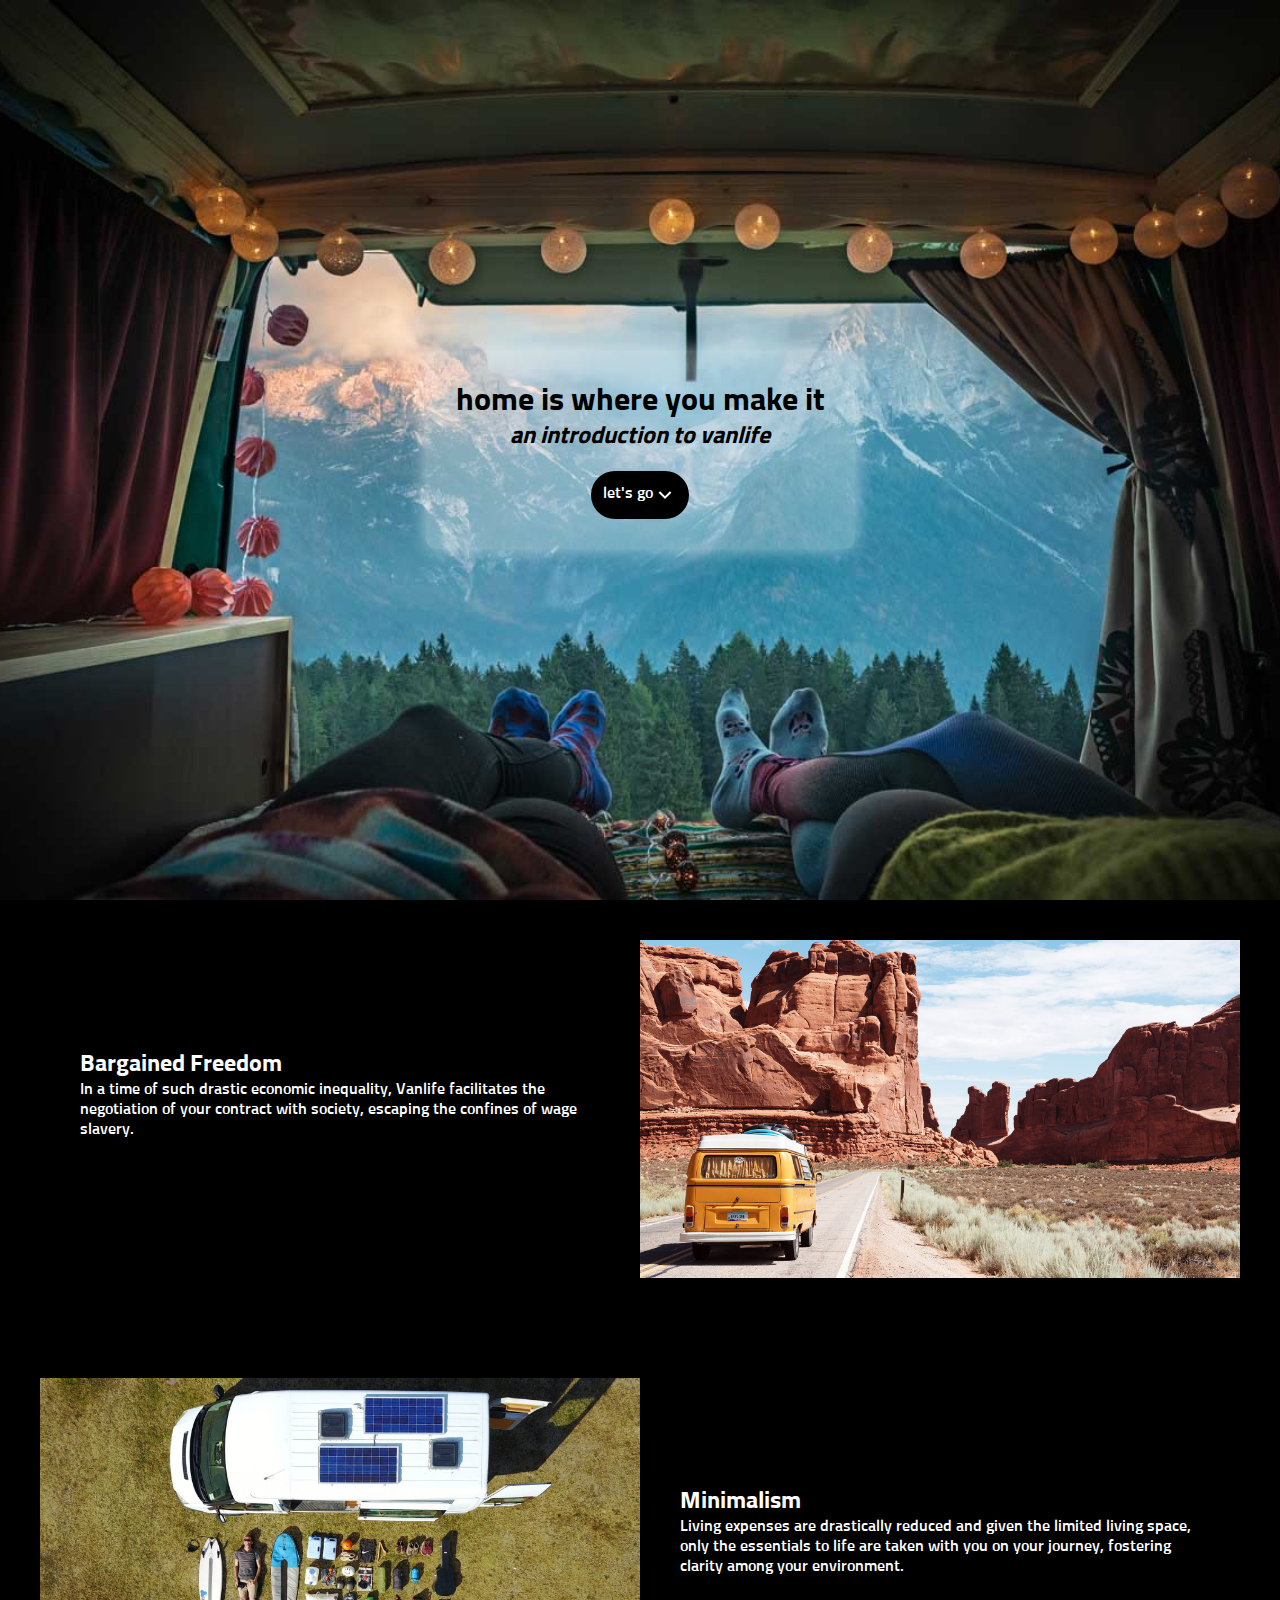
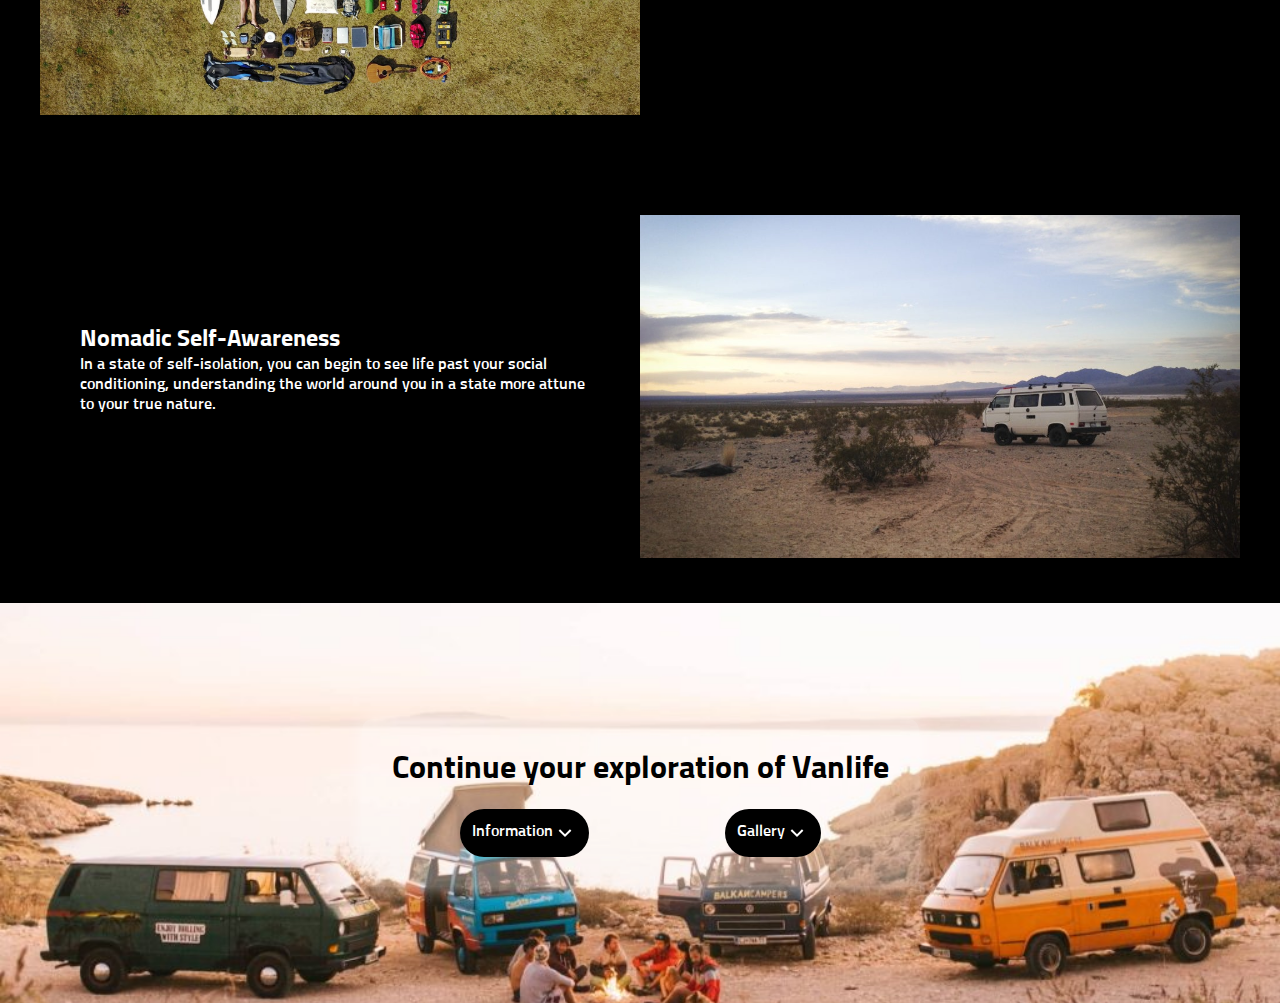
==== index.html @ dbce199f "github pages formating" ====
<!DOCTYPE html>
<html lang="en">
<head>
  <meta charset="UTF-8">
  <meta http-equiv="X-UA-Compatible" content="IE=edge">
  <meta name="viewport" content="width=device-width, initial-scale=1.0">
  <title>Index</title>

  <link rel="stylesheet" href="landing-style.css">
</head>
<body>
  <main class="section-divide center" >
    <div class="grid-wrapper">
      <div class="info">
        <h1>home is where you make it</h1>
        <h2><i>an introduction to vanlife</i></h2>
      </div>
      <br>
      <a class="a-home a-no-underline" href="#preview">let's go <svg xmlns="http://www.w3.org/2000/svg" viewBox="0 0 24 24" width="24" height="24"><path fill="none" d="M0 0h24v24H0z"/><path d="M12 13.172l4.95-4.95 1.414 1.414L12 16 5.636 9.636 7.05 8.222z"/></svg></a>
    </div>
  </main>
  <section id="preview" class="section-divide">
    <div class="scroll-section">
      <div class="scroll-section__info">
        <div class="info-text">
          <h2>Bargained Freedom</h2>
          <p>In a time of such drastic economic inequality, Vanlife facilitates the negotiation of your contract with society, escaping the confines of wage slavery.</p>
        </div>
        <div class="info-hero">
          <img src="images/freedom.jpeg" alt="van on a long road in the grand canyon">
        </div>
      </div>
      <div class="scroll-section__info">
        <div class="info-hero">
          <img src="images/minimalism_pic.jpg" alt="van set up in a desolate forest">
        </div>
        <div class="info-text">
          <h2>Minimalism</h2>
          <p>Living expenses are drastically reduced and given the limited living space, only the essentials to life are taken with you on your journey, fostering clarity among your environment.</p>
        </div>

      </div>
      <div class="scroll-section__info">
        <div class="info-text">
          <h2>Nomadic Self-Awareness</h2>
          <p>In a state of self-isolation, you can begin to see life past your social conditioning, understanding the world around you in a state more attune to your true nature.</p>
        </div>
        <div class="info-hero">
          <img src="images/selfawareness.jpg" alt="van alone in the desert">
        </div>
      </div>
    </div>
  </section>

  <section id="links-section" class="center">
      <div class="grid-wrapper">
        <div class="info">
          <h1>Continue your exploration of Vanlife</h1>
        </div>
        <br>
        <div class="links">
          <a class="a-home a-no-underline" href="/info.html"> Information<svg xmlns="http://www.w3.org/2000/svg" viewBox="0 0 24 24" width="24" height="24"><path fill="none" d="M0 0h24v24H0z"/><path d="M12 13.172l4.95-4.95 1.414 1.414L12 16 5.636 9.636 7.05 8.222z"/></svg></a>
          <a class="a-home a-no-underline" href="/index.html">Gallery<svg xmlns="http://www.w3.org/2000/svg" viewBox="0 0 24 24" width="24" height="24"><path fill="none" d="M0 0h24v24H0z"/><path d="M12 13.172l4.95-4.95 1.414 1.414L12 16 5.636 9.636 7.05 8.222z"/></svg></a>
        </div>     
       </div>
  </section>
</body>
</html>
---- landing-style.css ----
@import url('https://fonts.googleapis.com/css2?family=Sunflower:wght@300;500;700&display=swap');

:root {
  --black: black;
  --white: white;
}
* {
  margin: 0;
  font-family: Sunflower;
  box-sizing: border-box;
  /* border: solid 1px red; */
}

html {
  scroll-behavior: smooth;
}

body {
  height: auto;
  width: 100%;
}

.section-divide {
  width: auto;
  height: 100vh;
}

main {
  background-image: url(/van_life_gadgets_essentials.jpg);
  background-position: center;
  background-size: cover;
  color: var(--black);
}

.center {
  display: grid;
  justify-content: center;
  align-content: center;
}

.grid-wrapper {
  text-align: center;
  border-radius: 10px;  
  background-color: rgba(255, 255, 255, 0.308);
  padding: 30px;
  width: fit-content;
  box-shadow: 0px 0px 20px rgba(255, 255, 255, 0.582);
  transition: 1s;
}

.grid-wrapper:hover {
  text-align: center;
  border-radius: 10px;  
  background-color: rgba(255, 255, 255, 0.616);
  padding: 40px;
  width: fit-content;
  box-shadow: 0px 0px 40px var(--white);
}

.a-no-underline {
  text-decoration: none;
}

.a-home {
  border-radius: 25px;
  background-color: var(--black);
  padding: 12px;
  color: var(--white);
  fill: var(--white);
  width: fit-content;
  display: flex;
  margin: auto;
  transition: .5s;
}

.a-home:hover {
  background-color: var(--white);
  box-shadow: 0px 0px 20px rgba(255, 255, 255, 0.76);
  color: var(--black);
  fill: var(--black);
}

/* SCROLL SECTION */
#preview {
  height: fit-content;
  width: fit-content;
}
.scroll-section {
  display: grid;
  grid-template-columns: 1fr;
  grid-template-rows: 1fr 1fr 1fr;
  gap: 90px;
  padding: 40px;
  background-color: var(--black);
}

.scroll-section__info {
  width: 100%;
  display: flex;
  justify-content: space-between;
}

.info-text {
  padding: 0px 40px 40px 40px;
  display: flex;
  flex-direction: column;
  justify-content: center;
}

.info-text h2,p{
  color: var(--white);
}

.info-hero img {
  width: 600px;
  /* box-shadow: 0px 0px 20px rgba(192, 192, 192, 0.452); */
}

/* LINKS SECTION */

#links-section {
  background-color: var(--black);
  height: 400px;
  background-image: url(/images/continue.jpg);
  background-position: center;
  background-repeat: no-repeat;
  background-size: cover;
}

.links {
  display: flex;
  justify-content: space-evenly;
}
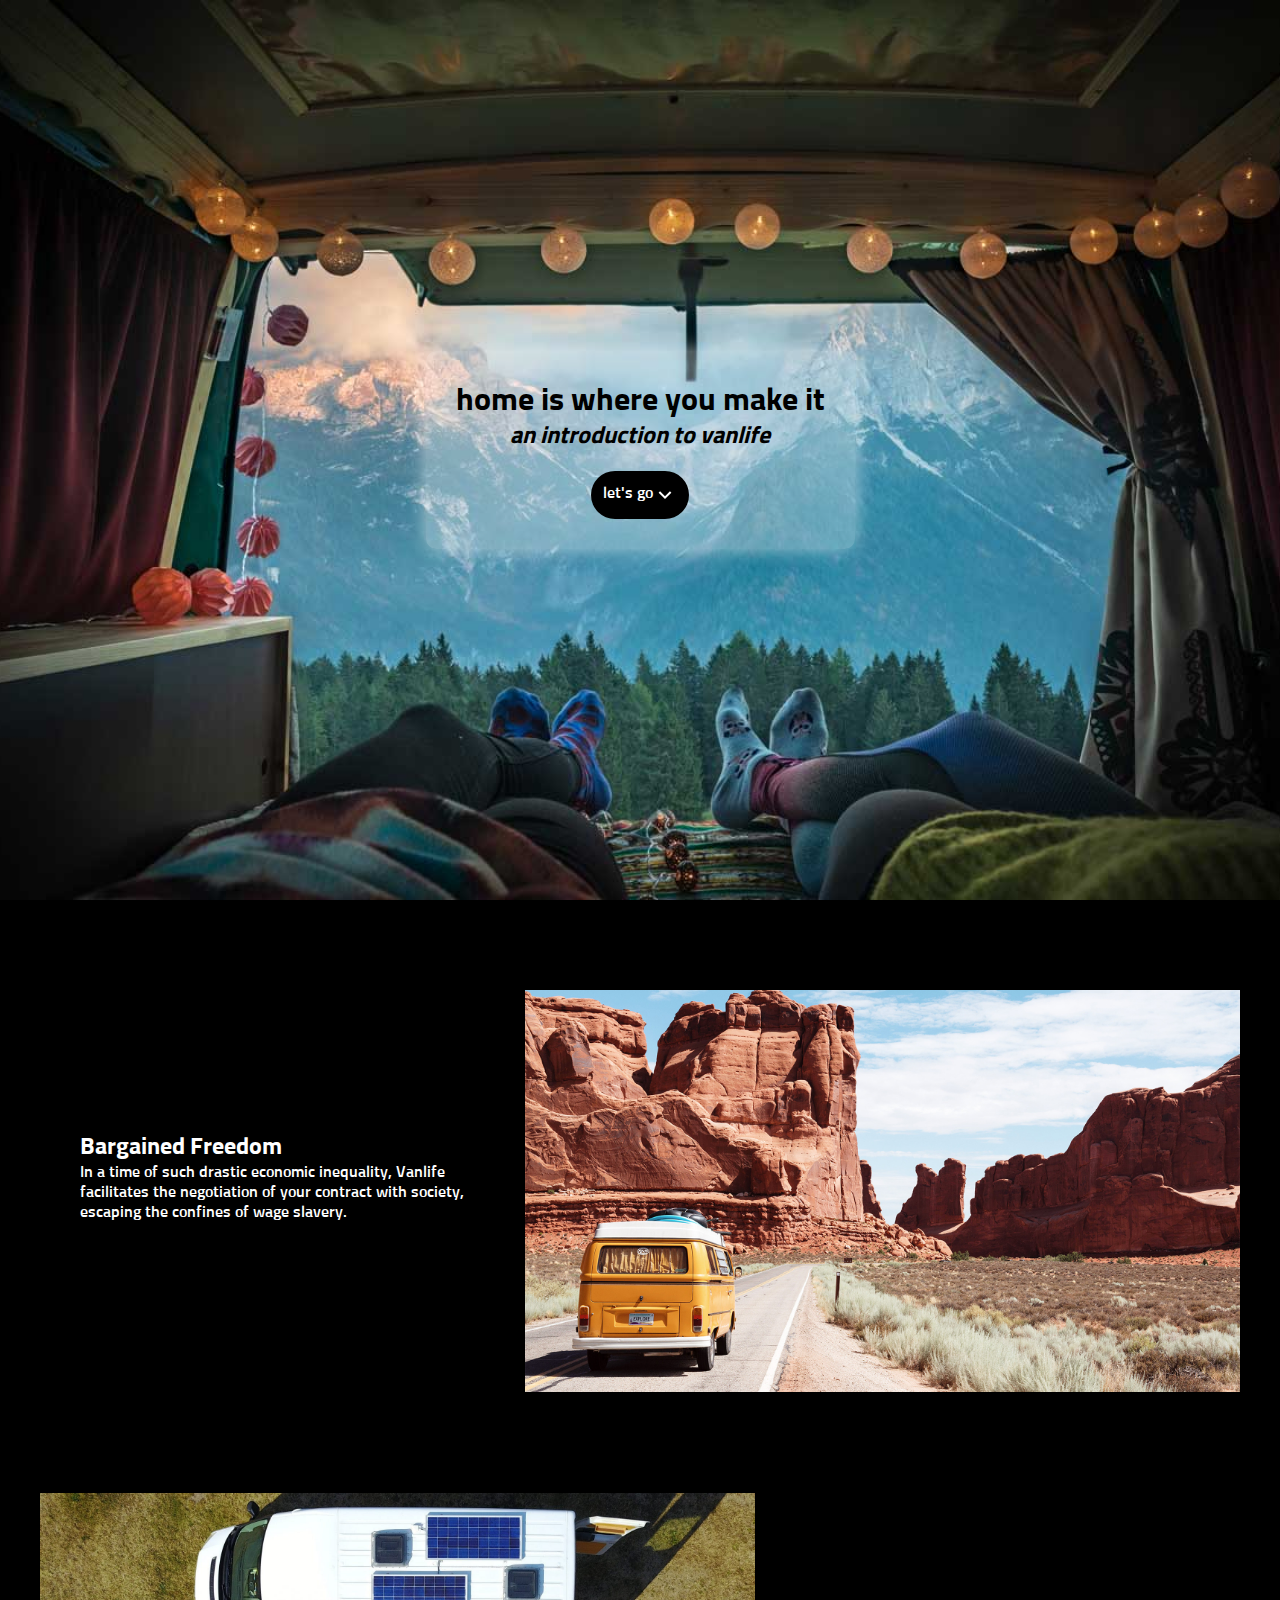
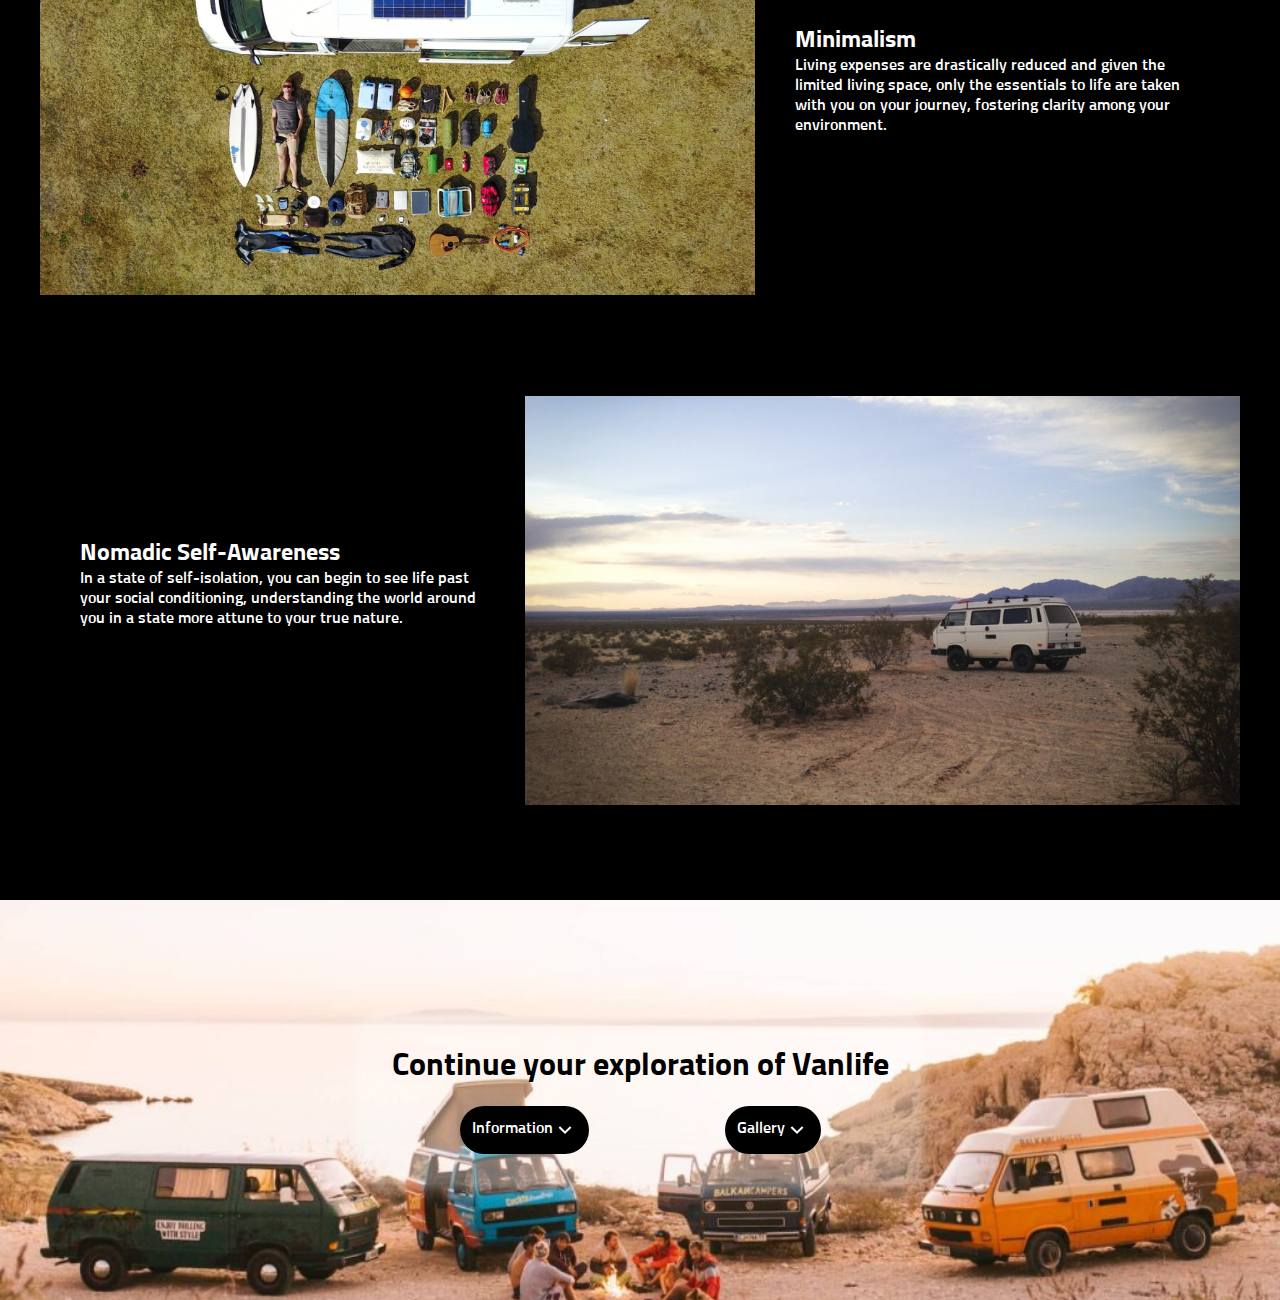
==== commit 7bc42c0f: "finished gallery page" ====
--- a/index.html
+++ b/index.html
@@ -7,6 +7,7 @@
   <title>Index</title>
 
   <link rel="stylesheet" href="landing-style.css">
+  <link rel="stylesheet" href="styles.css">
 </head>
 <body>
   <main class="section-divide center" >
@@ -59,8 +60,8 @@
         </div>
         <br>
         <div class="links">
-          <a class="a-home a-no-underline" href="/info.html"> Information<svg xmlns="http://www.w3.org/2000/svg" viewBox="0 0 24 24" width="24" height="24"><path fill="none" d="M0 0h24v24H0z"/><path d="M12 13.172l4.95-4.95 1.414 1.414L12 16 5.636 9.636 7.05 8.222z"/></svg></a>
-          <a class="a-home a-no-underline" href="/index.html">Gallery<svg xmlns="http://www.w3.org/2000/svg" viewBox="0 0 24 24" width="24" height="24"><path fill="none" d="M0 0h24v24H0z"/><path d="M12 13.172l4.95-4.95 1.414 1.414L12 16 5.636 9.636 7.05 8.222z"/></svg></a>
+          <a class="a-home a-no-underline" href="info.html"> Information<svg xmlns="http://www.w3.org/2000/svg" viewBox="0 0 24 24" width="24" height="24"><path fill="none" d="M0 0h24v24H0z"/><path d="M12 13.172l4.95-4.95 1.414 1.414L12 16 5.636 9.636 7.05 8.222z"/></svg></a>
+          <a class="a-home a-no-underline" href="gallery.html">Gallery<svg xmlns="http://www.w3.org/2000/svg" viewBox="0 0 24 24" width="24" height="24"><path fill="none" d="M0 0h24v24H0z"/><path d="M12 13.172l4.95-4.95 1.414 1.414L12 16 5.636 9.636 7.05 8.222z"/></svg></a>
         </div>     
        </div>
   </section>
--- a/landing-style.css
+++ b/landing-style.css
@@ -1,41 +1,13 @@
-@import url('https://fonts.googleapis.com/css2?family=Sunflower:wght@300;500;700&display=swap');
-
-:root {
-  --black: black;
-  --white: white;
-}
-* {
-  margin: 0;
-  font-family: Sunflower;
-  box-sizing: border-box;
-  /* border: solid 1px red; */
-}
-
-html {
-  scroll-behavior: smooth;
-}
-
-body {
-  height: auto;
-  width: 100%;
-}
-
 .section-divide {
   width: auto;
   height: 100vh;
 }
 
 main {
-  background-image: url(/van_life_gadgets_essentials.jpg);
+  background-image: url(images/main-bg.jpg);
   background-position: center;
   background-size: cover;
   color: var(--black);
-}
-
-.center {
-  display: grid;
-  justify-content: center;
-  align-content: center;
 }
 
 .grid-wrapper {
@@ -80,24 +52,10 @@
   fill: var(--black);
 }
 
-/* SCROLL SECTION */
+/* SCROLL SECTION */      
 #preview {
   height: fit-content;
   width: fit-content;
-}
-.scroll-section {
-  display: grid;
-  grid-template-columns: 1fr;
-  grid-template-rows: 1fr 1fr 1fr;
-  gap: 90px;
-  padding: 40px;
-  background-color: var(--black);
-}
-
-.scroll-section__info {
-  width: 100%;
-  display: flex;
-  justify-content: space-between;
 }
 
 .info-text {
@@ -111,17 +69,12 @@
   color: var(--white);
 }
 
-.info-hero img {
-  width: 600px;
-  /* box-shadow: 0px 0px 20px rgba(192, 192, 192, 0.452); */
-}
-
 /* LINKS SECTION */
 
 #links-section {
   background-color: var(--black);
   height: 400px;
-  background-image: url(/images/continue.jpg);
+  background-image: url(images/continue.jpg);
   background-position: center;
   background-repeat: no-repeat;
   background-size: cover;
--- a/styles.css
+++ b/styles.css
@@ -0,0 +1,73 @@
+@import url('https://fonts.googleapis.com/css2?family=Sunflower:wght@300;500;700&display=swap');
+
+:root {
+  --black: black;
+  --white: white;
+}
+* {
+  margin: 0;
+  font-family: Sunflower;
+  box-sizing: border-box;
+  /* border: solid 1px red; */
+}
+
+html {
+  scroll-behavior: smooth;
+}
+
+body {
+  height: auto;
+  width: 100%;
+}
+
+.a-no-underline {
+  text-decoration: none;
+}
+
+.center {
+  display: grid;
+  justify-content: center;
+  align-content: center;
+}
+
+/* CENTERED HEADER */
+.grid-wrapper {
+  text-align: center;
+  border-radius: 10px;  
+  background-color: rgba(255, 255, 255, 0.308);
+  padding: 30px;
+  width: fit-content;
+  box-shadow: 0px 0px 20px rgba(255, 255, 255, 0.582);
+  transition: 1s;
+}
+
+.grid-wrapper:hover {
+  text-align: center;
+  border-radius: 10px;  
+  background-color: rgba(255, 255, 255, 0.616);
+  padding: 40px;
+  width: fit-content;
+  box-shadow: 0px 0px 40px var(--white);
+}
+
+
+/* SCROLL SECTION */      
+.scroll-section {
+  display: grid;
+  grid-template-columns: 1fr;
+  grid-template-rows: 1fr 1fr 1fr;
+  gap: 90px;
+  padding: 90px 40px 90px 40px;
+  background-color: var(--black);
+}
+
+.scroll-section__info {
+  width: 100%;
+  display: flex;
+  justify-content: space-between;
+}
+
+.info-hero img {
+  width: 715px;
+  /* box-shadow: 0px 0px 20px rgba(192, 192, 192, 0.452); */
+}
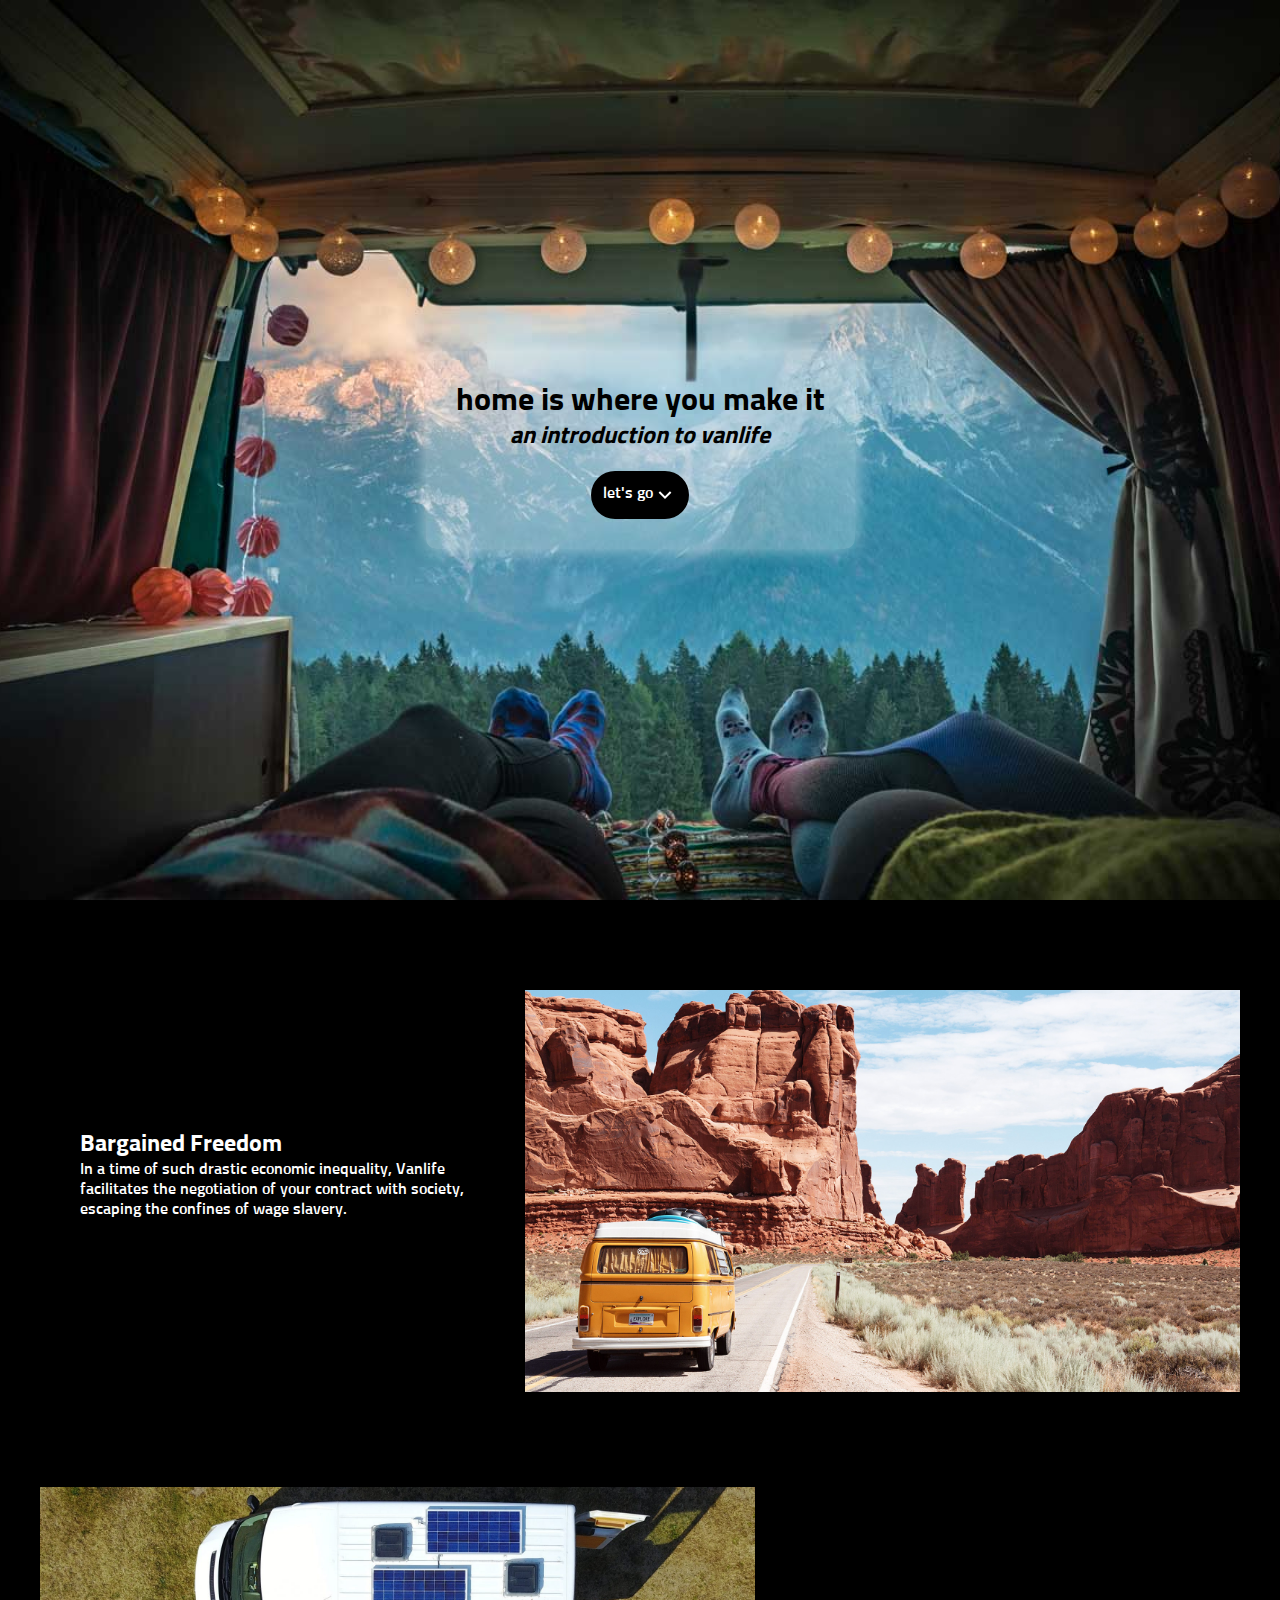
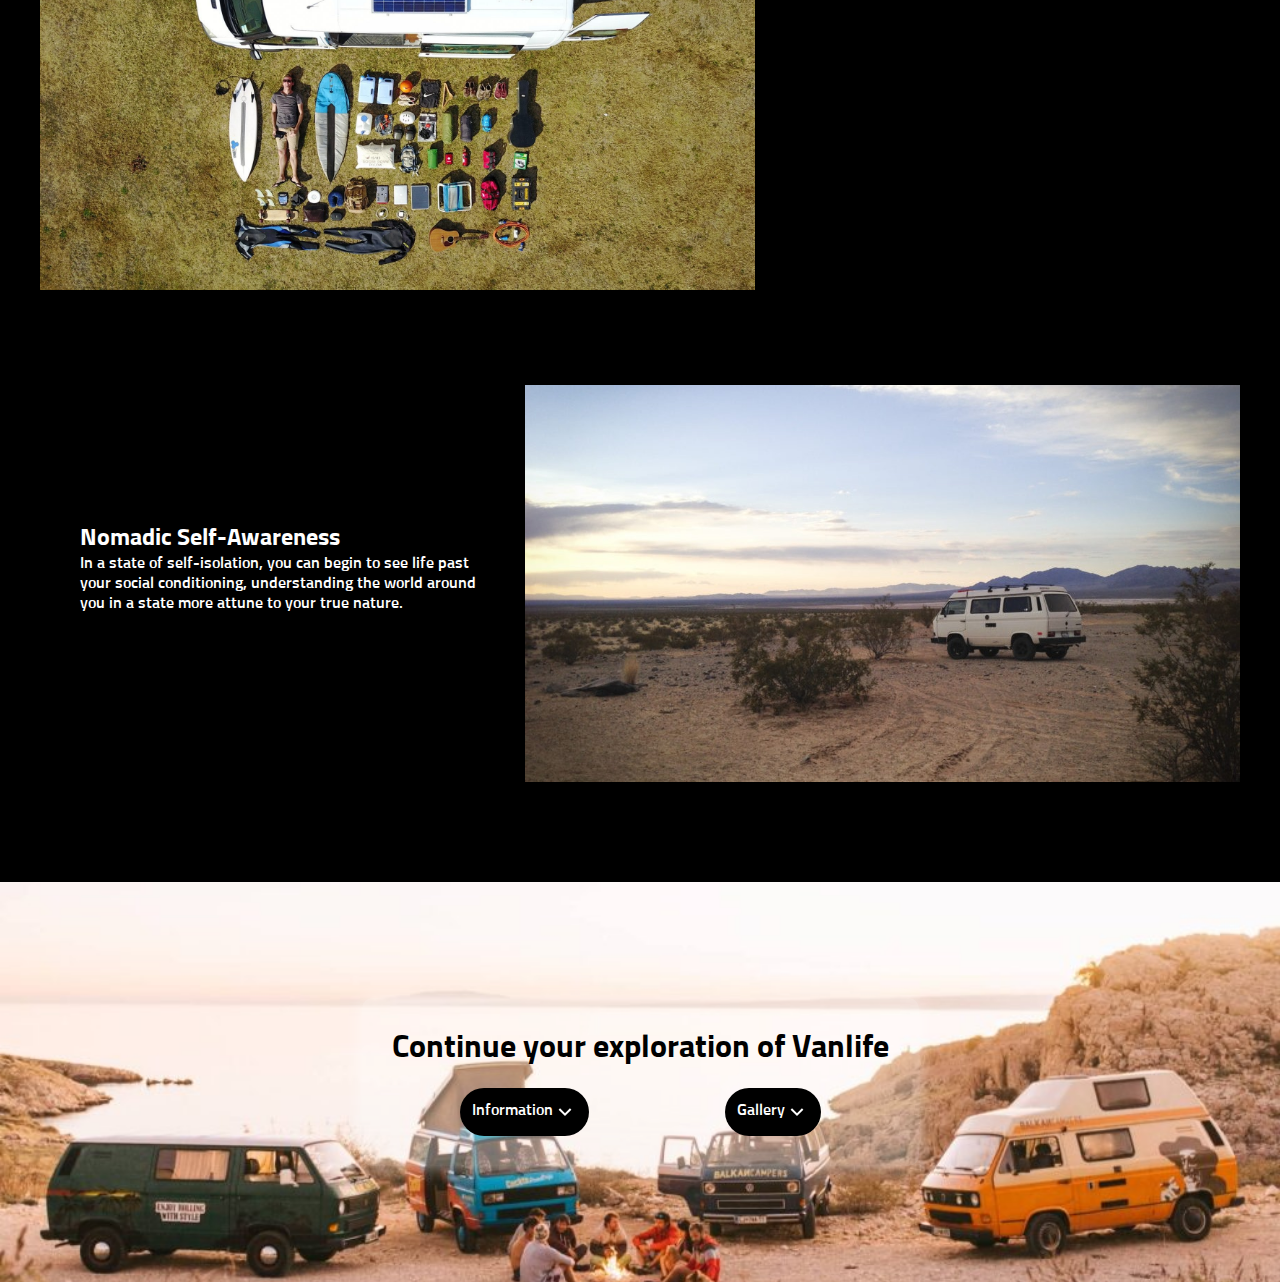
==== commit 5a297e07: "all pages finished, grid system in ALL scroll sections are not responsive" ====
--- a/index.html
+++ b/index.html
@@ -35,10 +35,7 @@
         <div class="info-hero">
           <img src="images/minimalism_pic.jpg" alt="van set up in a desolate forest">
         </div>
-        <div class="info-text">
-          <h2>Minimalism</h2>
-          <p>Living expenses are drastically reduced and given the limited living space, only the essentials to life are taken with you on your journey, fostering clarity among your environment.</p>
-        </div>
+
 
       </div>
       <div class="scroll-section__info">
--- a/landing-style.css
+++ b/landing-style.css
@@ -58,17 +58,6 @@
   width: fit-content;
 }
 
-.info-text {
-  padding: 0px 40px 40px 40px;
-  display: flex;
-  flex-direction: column;
-  justify-content: center;
-}
-
-.info-text h2,p{
-  color: var(--white);
-}
-
 /* LINKS SECTION */
 
 #links-section {
--- a/styles.css
+++ b/styles.css
@@ -71,3 +71,14 @@
   width: 715px;
   /* box-shadow: 0px 0px 20px rgba(192, 192, 192, 0.452); */
 }
+
+.info-text {
+  padding: 0px 40px 40px 40px;
+  display: flex;
+  flex-direction: column;
+  justify-content: center;
+}
+
+.info-text h2,p{
+  color: var(--white);
+}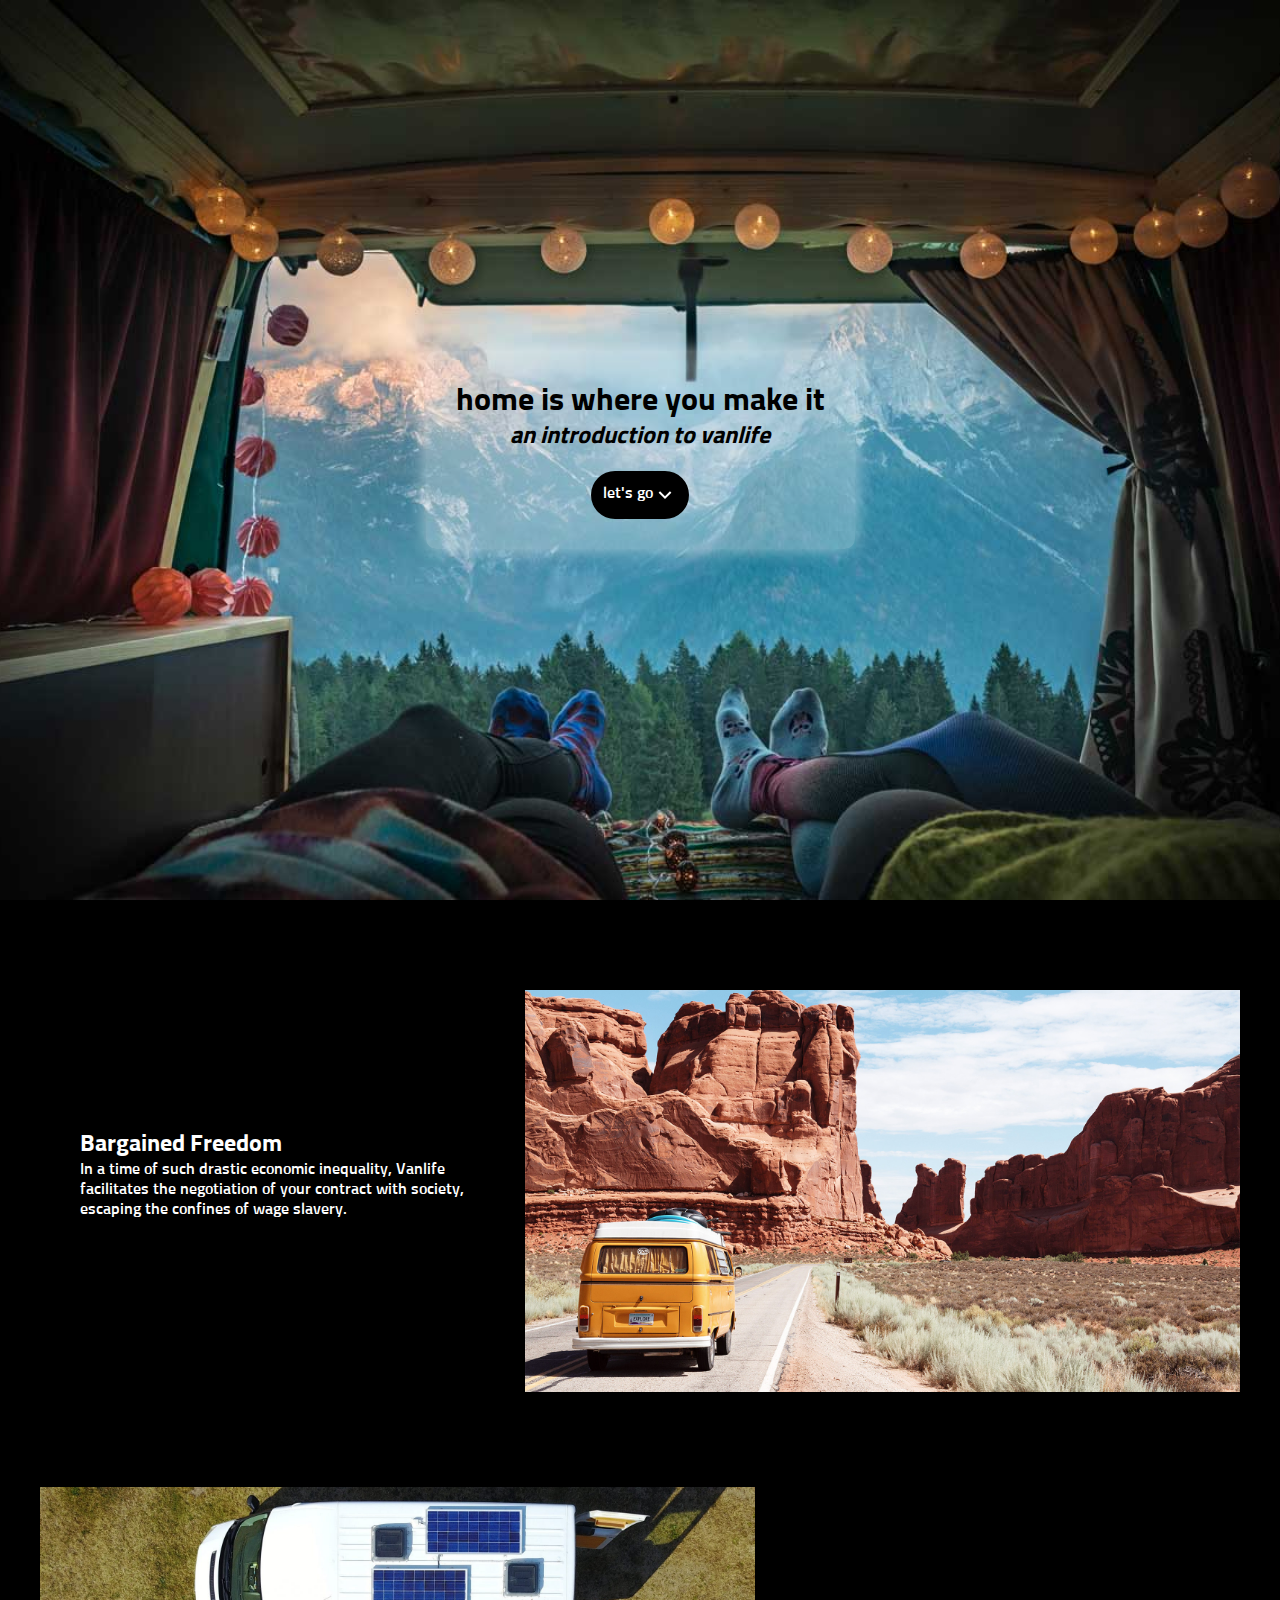
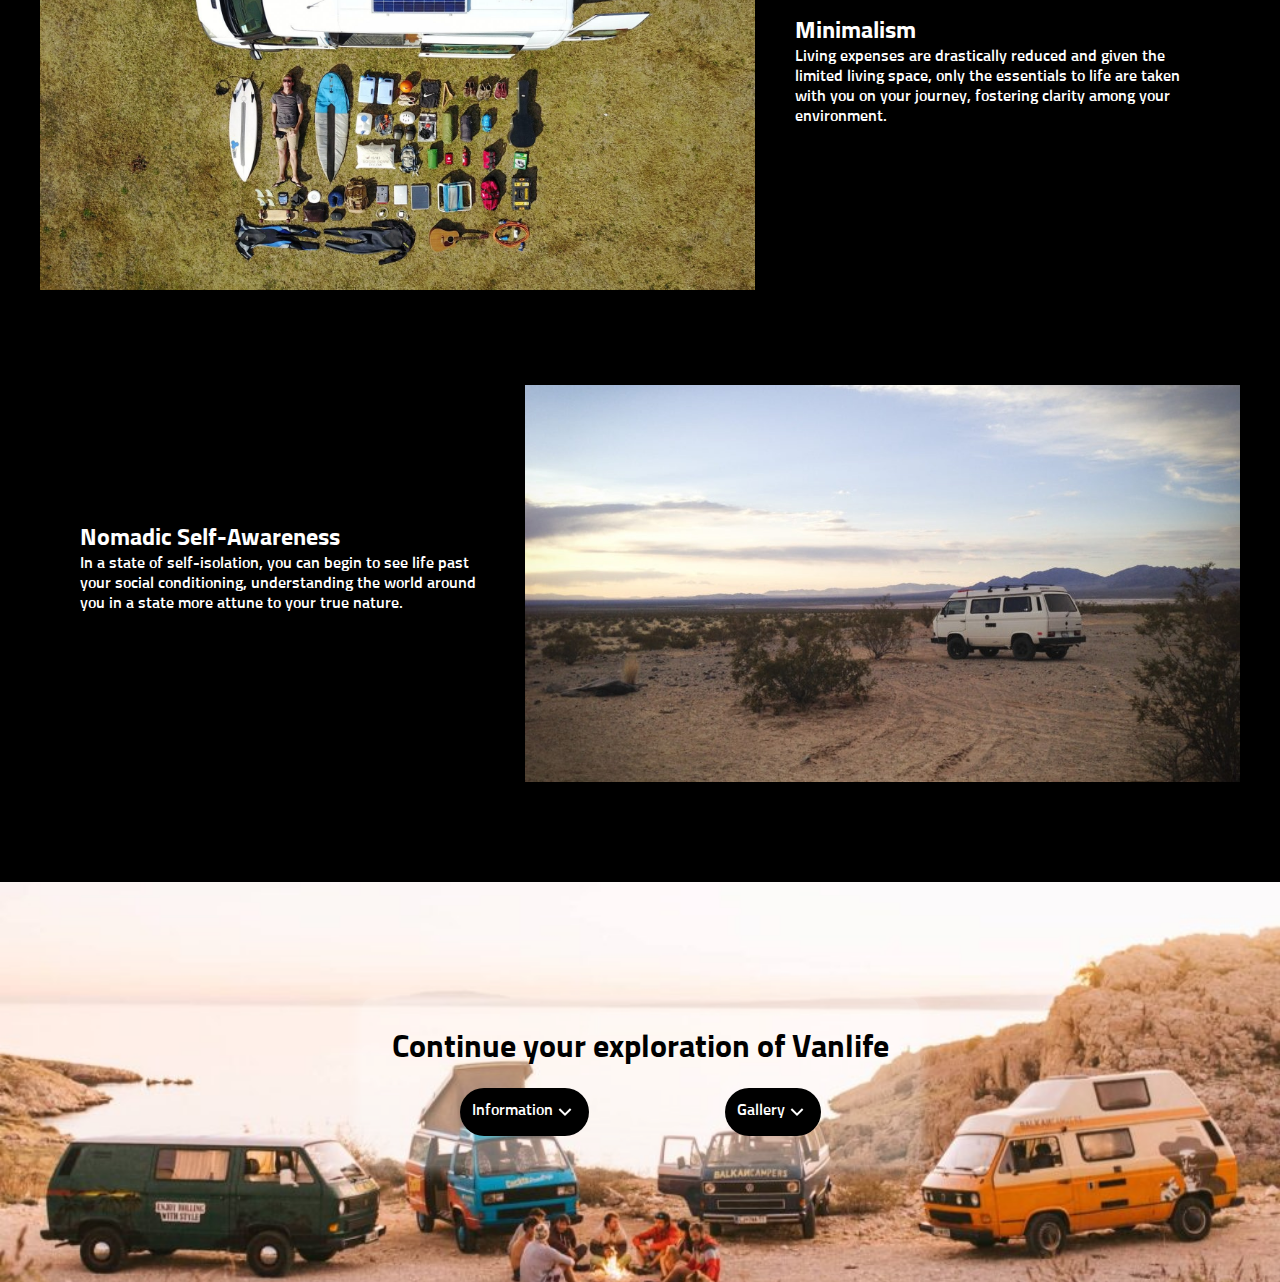
==== commit e4171599: "deleted section in landing by accident" ====
--- a/index.html
+++ b/index.html
@@ -35,7 +35,10 @@
         <div class="info-hero">
           <img src="images/minimalism_pic.jpg" alt="van set up in a desolate forest">
         </div>
-
+        <div class="info-text">
+          <h2>Minimalism</h2>
+          <p>Living expenses are drastically reduced and given the limited living space, only the essentials to life are taken with you on your journey, fostering clarity among your environment.</p>
+        </div>
 
       </div>
       <div class="scroll-section__info">
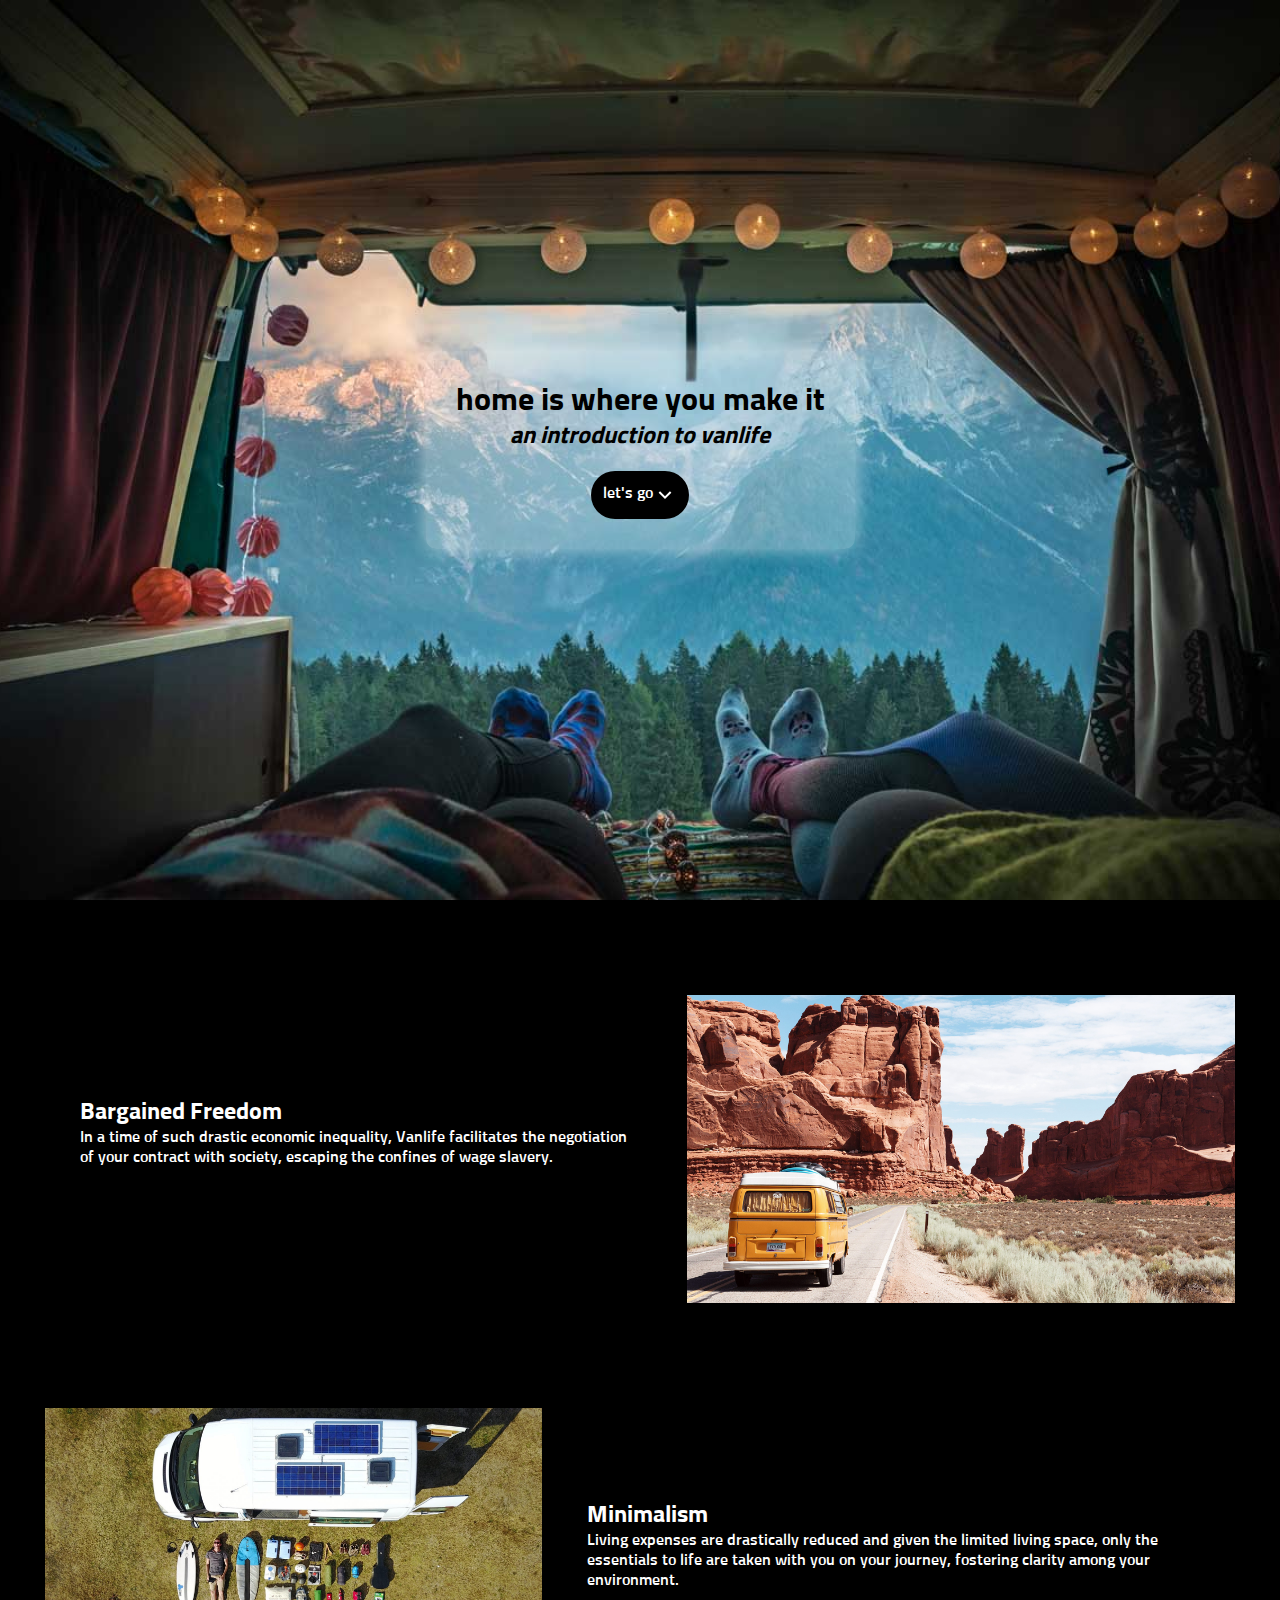
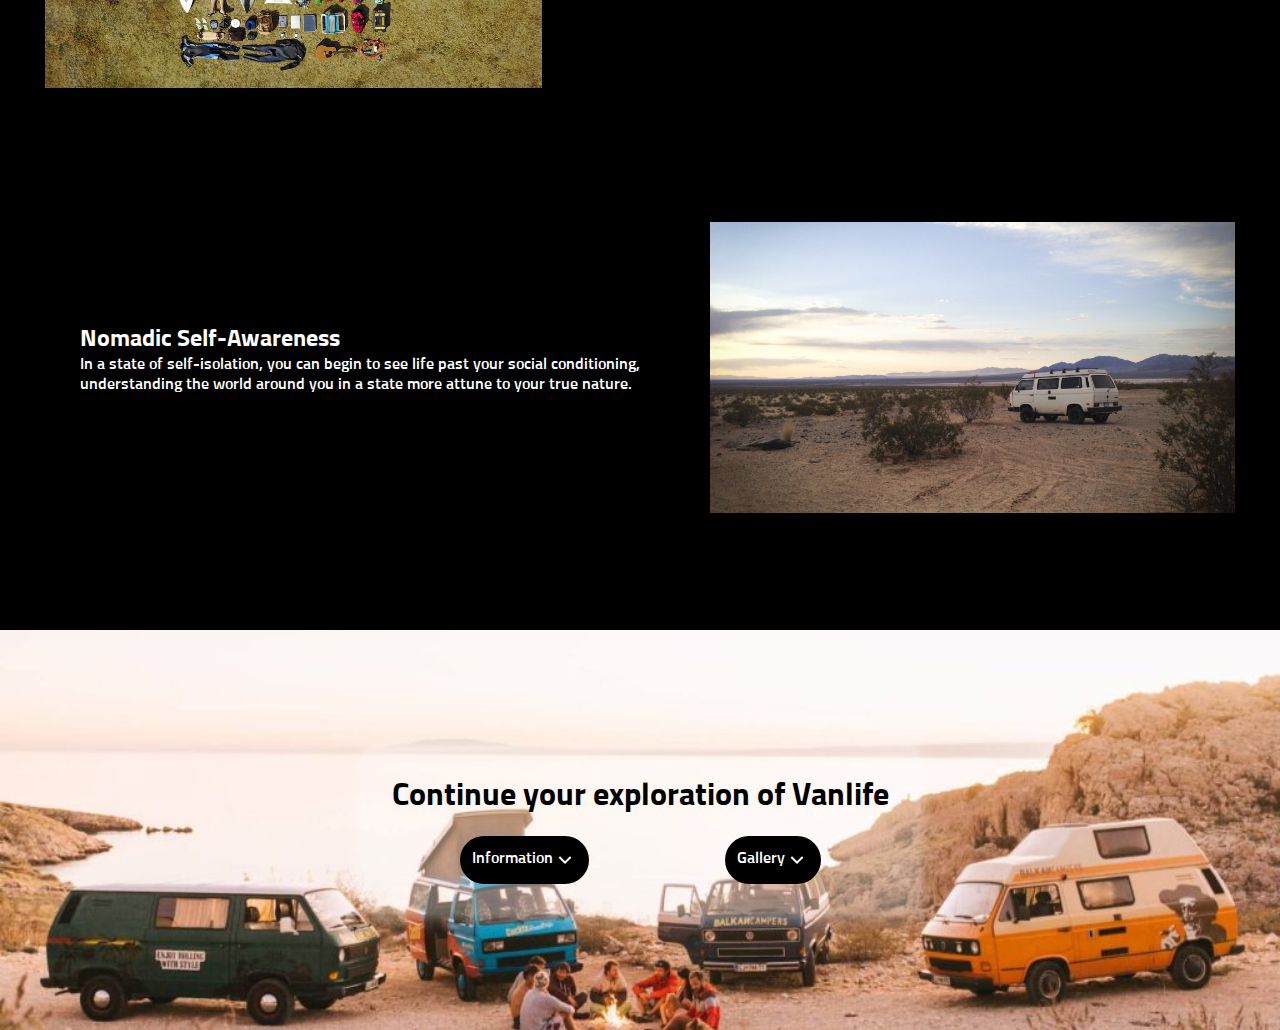
==== commit 3d59ba66: "fixed responsiveness of landing and gallery" ====
--- a/index.html
+++ b/index.html
@@ -20,7 +20,7 @@
       <a class="a-home a-no-underline" href="#preview">let's go <svg xmlns="http://www.w3.org/2000/svg" viewBox="0 0 24 24" width="24" height="24"><path fill="none" d="M0 0h24v24H0z"/><path d="M12 13.172l4.95-4.95 1.414 1.414L12 16 5.636 9.636 7.05 8.222z"/></svg></a>
     </div>
   </main>
-  <section id="preview" class="section-divide">
+  <section id="preview">
     <div class="scroll-section">
       <div class="scroll-section__info">
         <div class="info-text">
@@ -31,7 +31,7 @@
           <img src="images/freedom.jpeg" alt="van on a long road in the grand canyon">
         </div>
       </div>
-      <div class="scroll-section__info">
+      <div class="scroll-section__info flex-reverse">
         <div class="info-hero">
           <img src="images/minimalism_pic.jpg" alt="van set up in a desolate forest">
         </div>
--- a/landing-style.css
+++ b/landing-style.css
@@ -72,4 +72,5 @@
 .links {
   display: flex;
   justify-content: space-evenly;
-}+}
+
--- a/styles.css
+++ b/styles.css
@@ -64,12 +64,17 @@
 .scroll-section__info {
   width: 100%;
   display: flex;
-  justify-content: space-between;
+  justify-content: space-evenly;
+}
+
+.info-hero {
+  padding: 5px;
 }
 
 .info-hero img {
-  width: 715px;
-  /* box-shadow: 0px 0px 20px rgba(192, 192, 192, 0.452); */
+  width: 100%;
+  height: auto;
+  max-width: 1000px;
 }
 
 .info-text {
@@ -81,4 +86,23 @@
 
 .info-text h2,p{
   color: var(--white);
+}
+
+
+
+@media screen and (max-width: 795px) {
+  #preview {
+    height: auto;
+    width: auto;
+  }
+  .scroll-section__info {
+    width: 100%;
+    display: flex;
+    flex-direction: column;
+  }
+
+  .flex-reverse {
+    flex-direction: column-reverse;
+  }
+
 }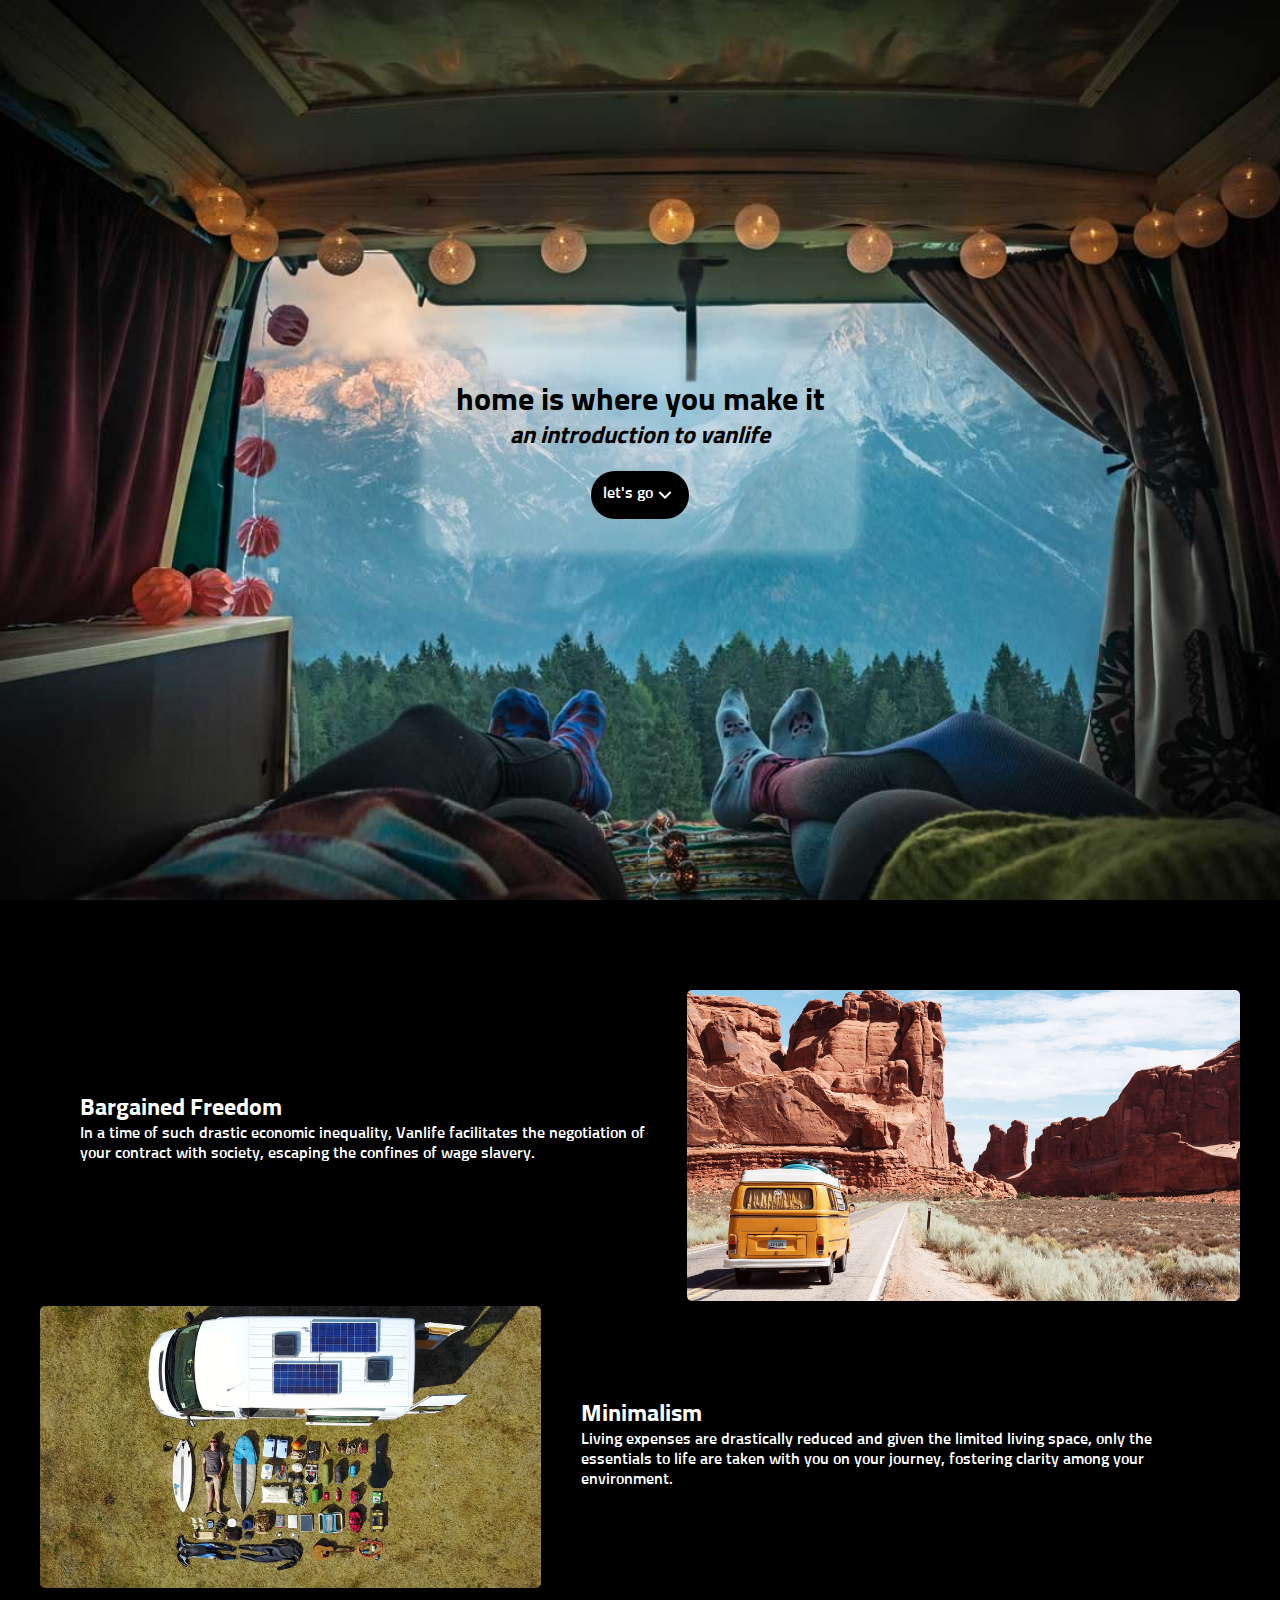
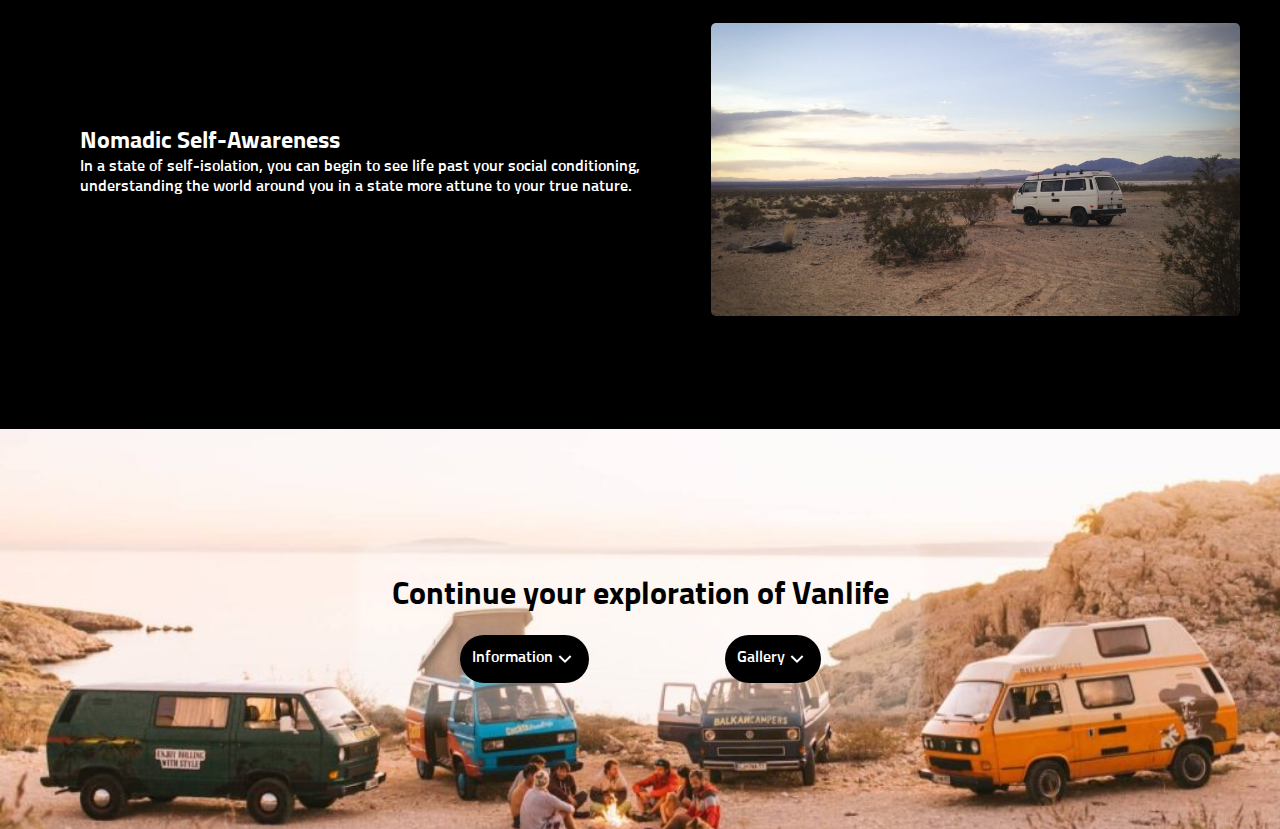
==== commit adfd5144: "final" ====
--- a/index.html
+++ b/index.html
@@ -33,7 +33,7 @@
       </div>
       <div class="scroll-section__info flex-reverse">
         <div class="info-hero">
-          <img src="images/minimalism_pic.jpg" alt="van set up in a desolate forest">
+          <img src="images/minimalism_pic.jpg" alt="all the contents of a person's items in a van, shown outside of the van for perspective exemplifying minimalist nature of vanlife">
         </div>
         <div class="info-text">
           <h2>Minimalism</h2>
--- a/landing-style.css
+++ b/landing-style.css
@@ -5,28 +5,7 @@
 
 main {
   background-image: url(images/main-bg.jpg);
-  background-position: center;
-  background-size: cover;
   color: var(--black);
-}
-
-.grid-wrapper {
-  text-align: center;
-  border-radius: 10px;  
-  background-color: rgba(255, 255, 255, 0.308);
-  padding: 30px;
-  width: fit-content;
-  box-shadow: 0px 0px 20px rgba(255, 255, 255, 0.582);
-  transition: 1s;
-}
-
-.grid-wrapper:hover {
-  text-align: center;
-  border-radius: 10px;  
-  background-color: rgba(255, 255, 255, 0.616);
-  padding: 40px;
-  width: fit-content;
-  box-shadow: 0px 0px 40px var(--white);
 }
 
 .a-no-underline {
@@ -59,7 +38,6 @@
 }
 
 /* LINKS SECTION */
-
 #links-section {
   background-color: var(--black);
   height: 400px;
@@ -73,4 +51,3 @@
   display: flex;
   justify-content: space-evenly;
 }
-
--- a/styles.css
+++ b/styles.css
@@ -18,6 +18,11 @@
 body {
   height: auto;
   width: 100%;
+}
+
+main {
+  background-position: center;
+  background-size: cover;
 }
 
 .a-no-underline {
@@ -56,7 +61,6 @@
   display: grid;
   grid-template-columns: 1fr;
   grid-template-rows: 1fr 1fr 1fr;
-  gap: 90px;
   padding: 90px 40px 90px 40px;
   background-color: var(--black);
 }
@@ -67,14 +71,13 @@
   justify-content: space-evenly;
 }
 
-.info-hero {
-  padding: 5px;
-}
+
 
 .info-hero img {
   width: 100%;
   height: auto;
   max-width: 1000px;
+  border-radius: 5px;
 }
 
 .info-text {
@@ -95,6 +98,11 @@
     height: auto;
     width: auto;
   }
+
+  .scroll-section {
+    padding: 20px 15px 20px 15px;
+  }
+
   .scroll-section__info {
     width: 100%;
     display: flex;
@@ -105,4 +113,7 @@
     flex-direction: column-reverse;
   }
 
-}+  .info-text {
+    padding: 0px 0px 40px 0px;
+  }
+}
